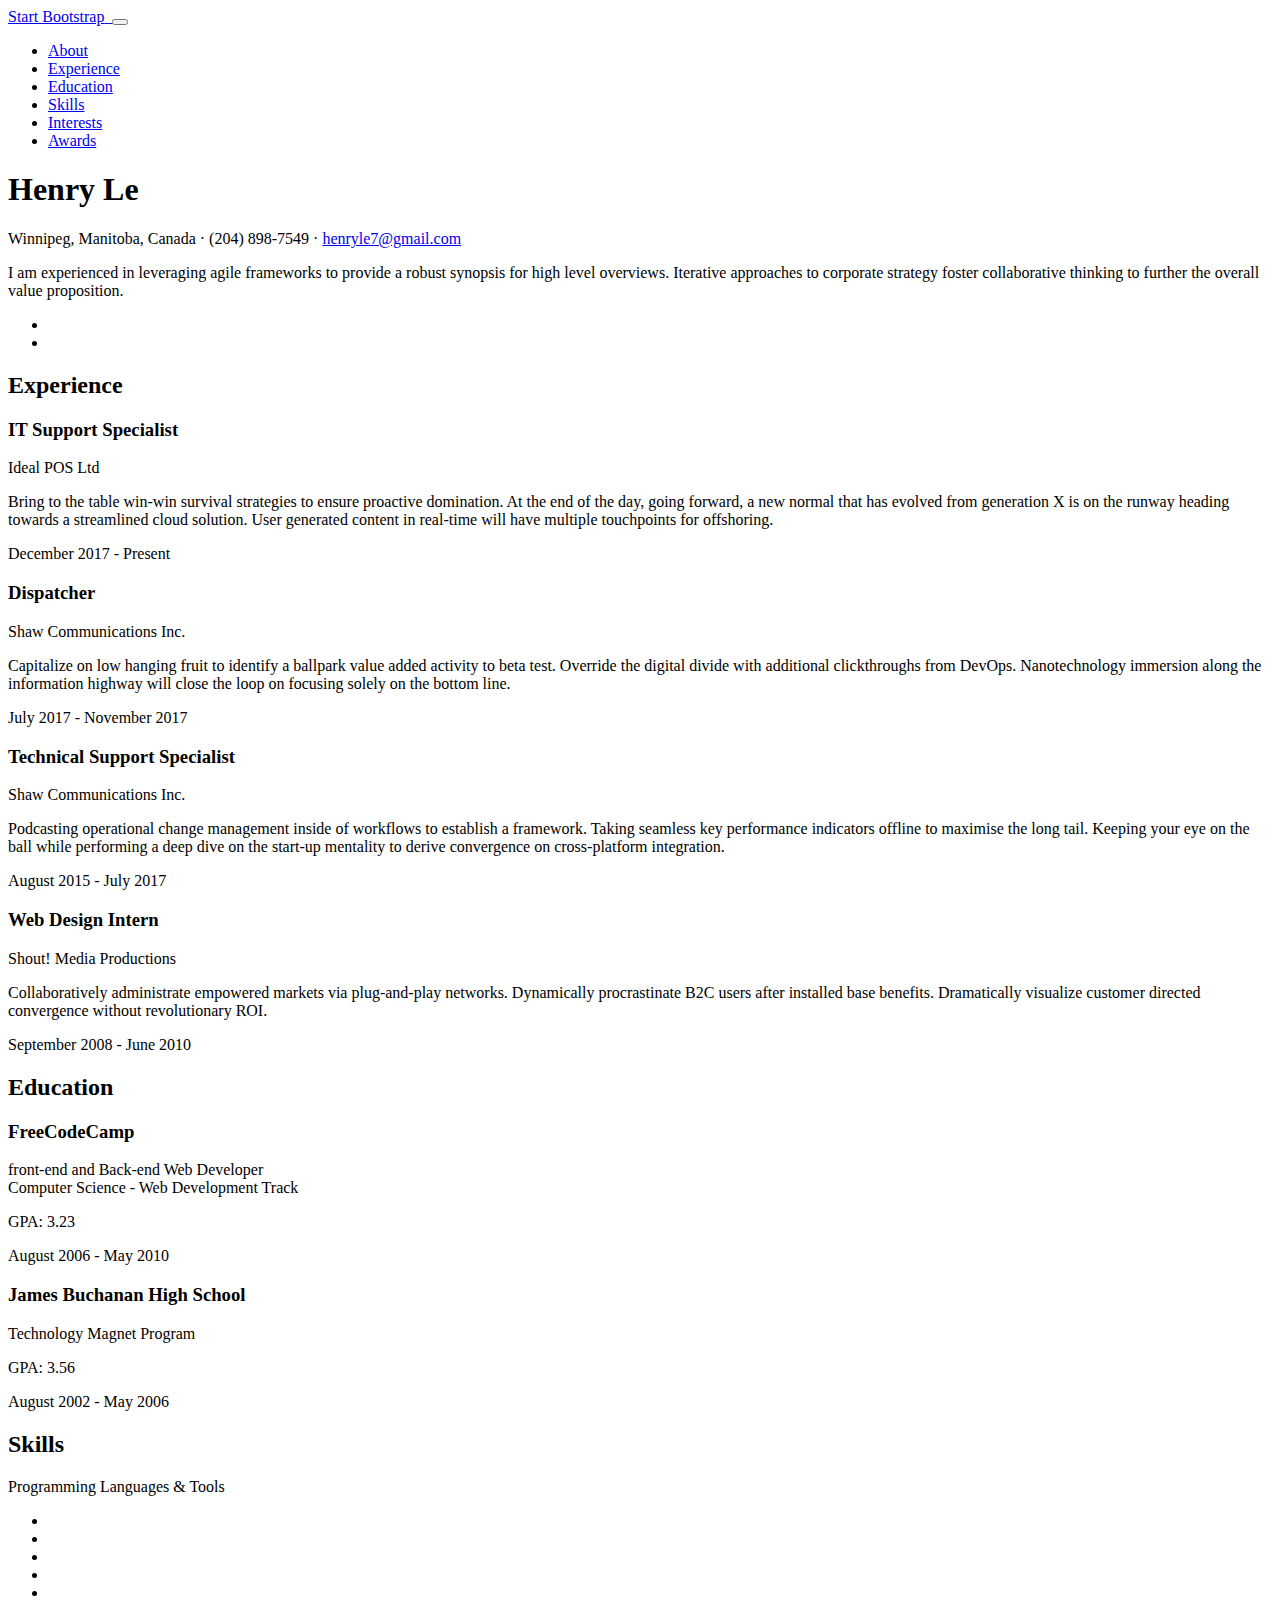
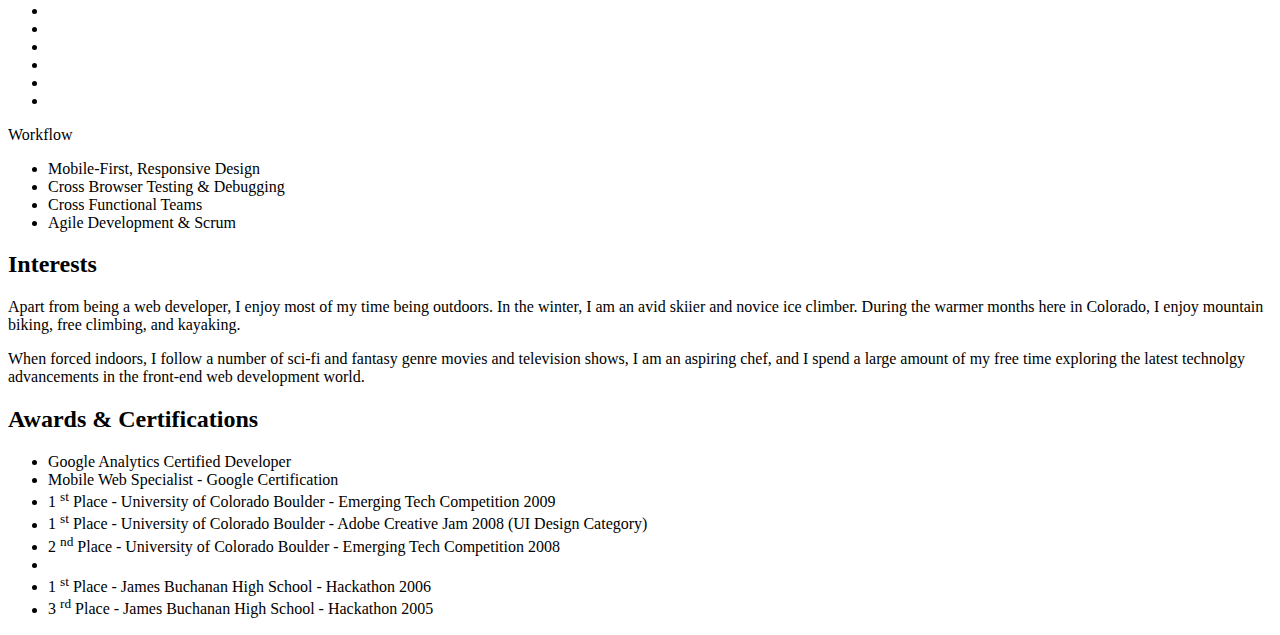
==== index.html @ cd8c9b6f "Add Files via upload" ====
<!DOCTYPE html>
<html lang="en">

<head>

    <meta charset="utf-8">
    <meta name="viewport" content="width=device-width, initial-scale=1, shrink-to-fit=no">
    <meta name="description" content="">
    <meta name="author" content="">

    <title>Henry Le Resume | Portfolio</title>

    <!-- Bootstrap core CSS -->
    <link href="vendor/bootstrap/css/bootstrap.min.css" rel="stylesheet">

    <!-- Custom fonts for this template -->
    <link href="https://fonts.googleapis.com/css?family=Saira+Extra+Condensed:100,200,300,400,500,600,700,800,900" rel="stylesheet">
    <link href="https://fonts.googleapis.com/css?family=Open+Sans:300,300i,400,400i,600,600i,700,700i,800,800i" rel="stylesheet">
    <link href="vendor/font-awesome/css/font-awesome.min.css" rel="stylesheet">
    <link href="vendor/devicons/css/devicons.min.css" rel="stylesheet">
    <link href="vendor/simple-line-icons/css/simple-line-icons.css" rel="stylesheet">

    <!-- Custom styles for this template -->
    <link href="css/resume.min.css" rel="stylesheet">

</head>

<body id="page-top">

    <nav class="navbar navbar-expand-lg navbar-dark bg-primary fixed-top" id="sideNav">
        <a class="navbar-brand js-scroll-trigger" href="#page-top">
            <span class="d-block d-lg-none">Start Bootstrap</span>
            <span class="d-none d-lg-block">
          <img class="img-fluid img-profile rounded-circle mx-auto mb-2" src="img/profile.jpg" alt="">
        </span>
        </a>
        <button class="navbar-toggler" type="button" data-toggle="collapse" data-target="#navbarSupportedContent" aria-controls="navbarSupportedContent" aria-expanded="false" aria-label="Toggle navigation">
        <span class="navbar-toggler-icon"></span>
      </button>
        <div class="collapse navbar-collapse" id="navbarSupportedContent">
            <ul class="navbar-nav">
                <li class="nav-item">
                    <a class="nav-link js-scroll-trigger" href="#about">About</a>
                </li>
                <li class="nav-item">
                    <a class="nav-link js-scroll-trigger" href="#experience">Experience</a>
                </li>
                <li class="nav-item">
                    <a class="nav-link js-scroll-trigger" href="#education">Education</a>
                </li>
                <li class="nav-item">
                    <a class="nav-link js-scroll-trigger" href="#skills">Skills</a>
                </li>
                <li class="nav-item">
                    <a class="nav-link js-scroll-trigger" href="#interests">Interests</a>
                </li>
                <li class="nav-item">
                    <a class="nav-link js-scroll-trigger" href="#awards">Awards</a>
                </li>
            </ul>
        </div>
    </nav>

    <div class="container-fluid p-0">

        <section class="resume-section p-3 p-lg-5 d-flex d-column" id="about">
            <div class="my-auto">
                <h1 class="mb-0">Henry
                    <span class="text-primary">Le</span>
                </h1>
                <div class="subheading mb-5">Winnipeg, Manitoba, Canada · (204) 898-7549 ·
                    <a href="mailto:henryle7@gmail.com">henryle7@gmail.com</a>
                </div>
                <p class="mb-5">I am experienced in leveraging agile frameworks to provide a robust synopsis for high level overviews. Iterative approaches to corporate strategy foster collaborative thinking to further the overall value proposition.</p>
                <ul class="list-inline list-social-icons mb-0">
                    <li class="list-inline-item">
                        <a href="https://codepen.io/henryle913/">
                            <span class="fa-stack fa-lg">
                  <i class="fa fa-circle fa-stack-2x"></i>
                  <i class="fa fa-linkedin fa-stack-1x fa-inverse"></i>
                </span>
                        </a>
                    </li>
                    <li class="list-inline-item">
                        <a href="https://linkedin.com/in/lehenry">
                            <span class="fa-stack fa-lg">
                  <i class="fa fa-circle fa-stack-2x"></i>
                  <i class="fa fa-codepen fa-stack-1x fa-inverse"></i>
                </span>
                        </a>
                    </li>
                    <!--<li class="list-inline-item">
                        <a href="https://github.com/lainshiHenry">
                            <span class="fa-stack fa-lg">
                  <i class="fa fa-circle fa-stack-2x"></i>
                  <i class="fa fa-github fa-stack-1x fa-inverse"></i>
                </span>
                        </a>
                    </li> -->
                </ul>
            </div>
        </section>

        <section class="resume-section p-3 p-lg-5 d-flex flex-column" id="experience">
            <div class="my-auto">
                <h2 class="mb-5">Experience</h2>

                <div class="resume-item d-flex flex-column flex-md-row mb-5">
                    <div class="resume-content mr-auto">
                        <h3 class="mb-0">IT Support Specialist</h3>
                        <div class="subheading mb-3">Ideal POS Ltd</div>
                        <p>Bring to the table win-win survival strategies to ensure proactive domination. At the end of the day, going forward, a new normal that has evolved from generation X is on the runway heading towards a streamlined cloud solution.
                            User generated content in real-time will have multiple touchpoints for offshoring.</p>
                    </div>
                    <div class="resume-date text-md-right">
                        <span class="text-primary">December 2017 - Present</span>
                    </div>
                </div>

                <div class="resume-item d-flex flex-column flex-md-row mb-5">
                    <div class="resume-content mr-auto">
                        <h3 class="mb-0">Dispatcher</h3>
                        <div class="subheading mb-3">Shaw Communications Inc.</div>
                        <p>Capitalize on low hanging fruit to identify a ballpark value added activity to beta test. Override the digital divide with additional clickthroughs from DevOps. Nanotechnology immersion along the information highway will close
                            the loop on focusing solely on the bottom line.</p>
                    </div>
                    <div class="resume-date text-md-right">
                        <span class="text-primary">July 2017 - November 2017</span>
                    </div>
                </div>

                <div class="resume-item d-flex flex-column flex-md-row mb-5">
                    <div class="resume-content mr-auto">
                        <h3 class="mb-0">Technical Support Specialist</h3>
                        <div class="subheading mb-3">Shaw Communications Inc.</div>
                        <p>Podcasting operational change management inside of workflows to establish a framework. Taking seamless key performance indicators offline to maximise the long tail. Keeping your eye on the ball while performing a deep dive on the
                            start-up mentality to derive convergence on cross-platform integration.</p>
                    </div>
                    <div class="resume-date text-md-right">
                        <span class="text-primary">August 2015 - July 2017</span>
                    </div>
                </div>

                <div class="resume-item d-flex flex-column flex-md-row">
                    <div class="resume-content mr-auto">
                        <h3 class="mb-0">Web Design Intern</h3>
                        <div class="subheading mb-3">Shout! Media Productions</div>
                        <p>Collaboratively administrate empowered markets via plug-and-play networks. Dynamically procrastinate B2C users after installed base benefits. Dramatically visualize customer directed convergence without revolutionary ROI.</p>
                    </div>
                    <div class="resume-date text-md-right">
                        <span class="text-primary">September 2008 - June 2010</span>
                    </div>
                </div>

            </div>

        </section>

        <section class="resume-section p-3 p-lg-5 d-flex flex-column" id="education">
            <div class="my-auto">
                <h2 class="mb-5">Education</h2>

                <div class="resume-item d-flex flex-column flex-md-row mb-5">
                    <div class="resume-content mr-auto">
                        <h3 class="mb-0">FreeCodeCamp</h3>
                        <div class="subheading mb-3">front-end and Back-end Web Developer</div>
                        <div>Computer Science - Web Development Track</div>
                        <p>GPA: 3.23</p>
                    </div>
                    <div class="resume-date text-md-right">
                        <span class="text-primary">August 2006 - May 2010</span>
                    </div>
                </div>

                <div class="resume-item d-flex flex-column flex-md-row">
                    <div class="resume-content mr-auto">
                        <h3 class="mb-0">James Buchanan High School</h3>
                        <div class="subheading mb-3">Technology Magnet Program</div>
                        <p>GPA: 3.56</p>
                    </div>
                    <div class="resume-date text-md-right">
                        <span class="text-primary">August 2002 - May 2006</span>
                    </div>
                </div>

            </div>
        </section>

        <section class="resume-section p-3 p-lg-5 d-flex flex-column" id="skills">
            <div class="my-auto">
                <h2 class="mb-5">Skills</h2>

                <div class="subheading mb-3">Programming Languages &amp; Tools</div>
                <ul class="list-inline list-icons">
                    <li class="list-inline-item">
                        <i class="devicons devicons-html5"></i>
                    </li>
                    <li class="list-inline-item">
                        <i class="devicons devicons-css3"></i>
                    </li>
                    <li class="list-inline-item">
                        <i class="devicons devicons-javascript"></i>
                    </li>
                    <li class="list-inline-item">
                        <i class="devicons devicons-jquery"></i>
                    </li>
                    <li class="list-inline-item">
                        <i class="devicons devicons-sass"></i>
                    </li>
                    <li class="list-inline-item">
                        <i class="devicons devicons-less"></i>
                    </li>
                    <li class="list-inline-item">
                        <i class="devicons devicons-bootstrap"></i>
                    </li>
                    <li class="list-inline-item">
                        <i class="devicons devicons-wordpress"></i>
                    </li>
                    <li class="list-inline-item">
                        <i class="devicons devicons-grunt"></i>
                    </li>
                    <li class="list-inline-item">
                        <i class="devicons devicons-gulp"></i>
                    </li>
                    <li class="list-inline-item">
                        <i class="devicons devicons-npm"></i>
                    </li>
                </ul>

                <div class="subheading mb-3">Workflow</div>
                <ul class="fa-ul mb-0">
                    <li>
                        <i class="fa-li fa fa-check"></i> Mobile-First, Responsive Design</li>
                    <li>
                        <i class="fa-li fa fa-check"></i> Cross Browser Testing &amp; Debugging</li>
                    <li>
                        <i class="fa-li fa fa-check"></i> Cross Functional Teams</li>
                    <li>
                        <i class="fa-li fa fa-check"></i> Agile Development &amp; Scrum</li>
                </ul>
            </div>
        </section>

        <section class="resume-section p-3 p-lg-5 d-flex flex-column" id="interests">
            <div class="my-auto">
                <h2 class="mb-5">Interests</h2>
                <p>Apart from being a web developer, I enjoy most of my time being outdoors. In the winter, I am an avid skiier and novice ice climber. During the warmer months here in Colorado, I enjoy mountain biking, free climbing, and kayaking.</p>
                <p class="mb-0">When forced indoors, I follow a number of sci-fi and fantasy genre movies and television shows, I am an aspiring chef, and I spend a large amount of my free time exploring the latest technolgy advancements in the front-end web development
                    world.
                </p>
            </div>
        </section>

        <section class="resume-section p-3 p-lg-5 d-flex flex-column" id="awards">
            <div class="my-auto">
                <h2 class="mb-5">Awards &amp; Certifications</h2>
                <ul class="fa-ul mb-0">
                    <li>
                        <i class="fa-li fa fa-trophy text-warning"></i> Google Analytics Certified Developer</li>
                    <li>
                        <i class="fa-li fa fa-trophy text-warning"></i> Mobile Web Specialist - Google Certification</li>
                    <li>
                        <i class="fa-li fa fa-trophy text-warning"></i> 1
                        <sup>st</sup> Place - University of Colorado Boulder - Emerging Tech Competition 2009</li>
                    <li>
                        <i class="fa-li fa fa-trophy text-warning"></i> 1
                        <sup>st</sup> Place - University of Colorado Boulder - Adobe Creative Jam 2008 (UI Design Category)</li>
                    <li>
                        <i class="fa-li fa fa-trophy text-warning"></i> 2
                        <sup>nd</sup> Place - University of Colorado Boulder - Emerging Tech Competition 2008</li>
                    <li>
                        <li>
                            <i class="fa-li fa fa-trophy text-warning"></i> 1
                            <sup>st</sup> Place - James Buchanan High School - Hackathon 2006</li>
                        <li>
                            <i class="fa-li fa fa-trophy text-warning"></i> 3
                            <sup>rd</sup> Place - James Buchanan High School - Hackathon 2005</li>
                </ul>
            </div>
        </section>

    </div>

    <!-- Bootstrap core JavaScript -->
    <script src="vendor/jquery/jquery.min.js"></script>
    <script src="vendor/bootstrap/js/bootstrap.bundle.min.js"></script>

    <!-- Plugin JavaScript -->
    <script src="vendor/jquery-easing/jquery.easing.min.js"></script>

    <!-- Custom scripts for this template -->
    <script src="js/resume.min.js"></script>

</body>

</html>
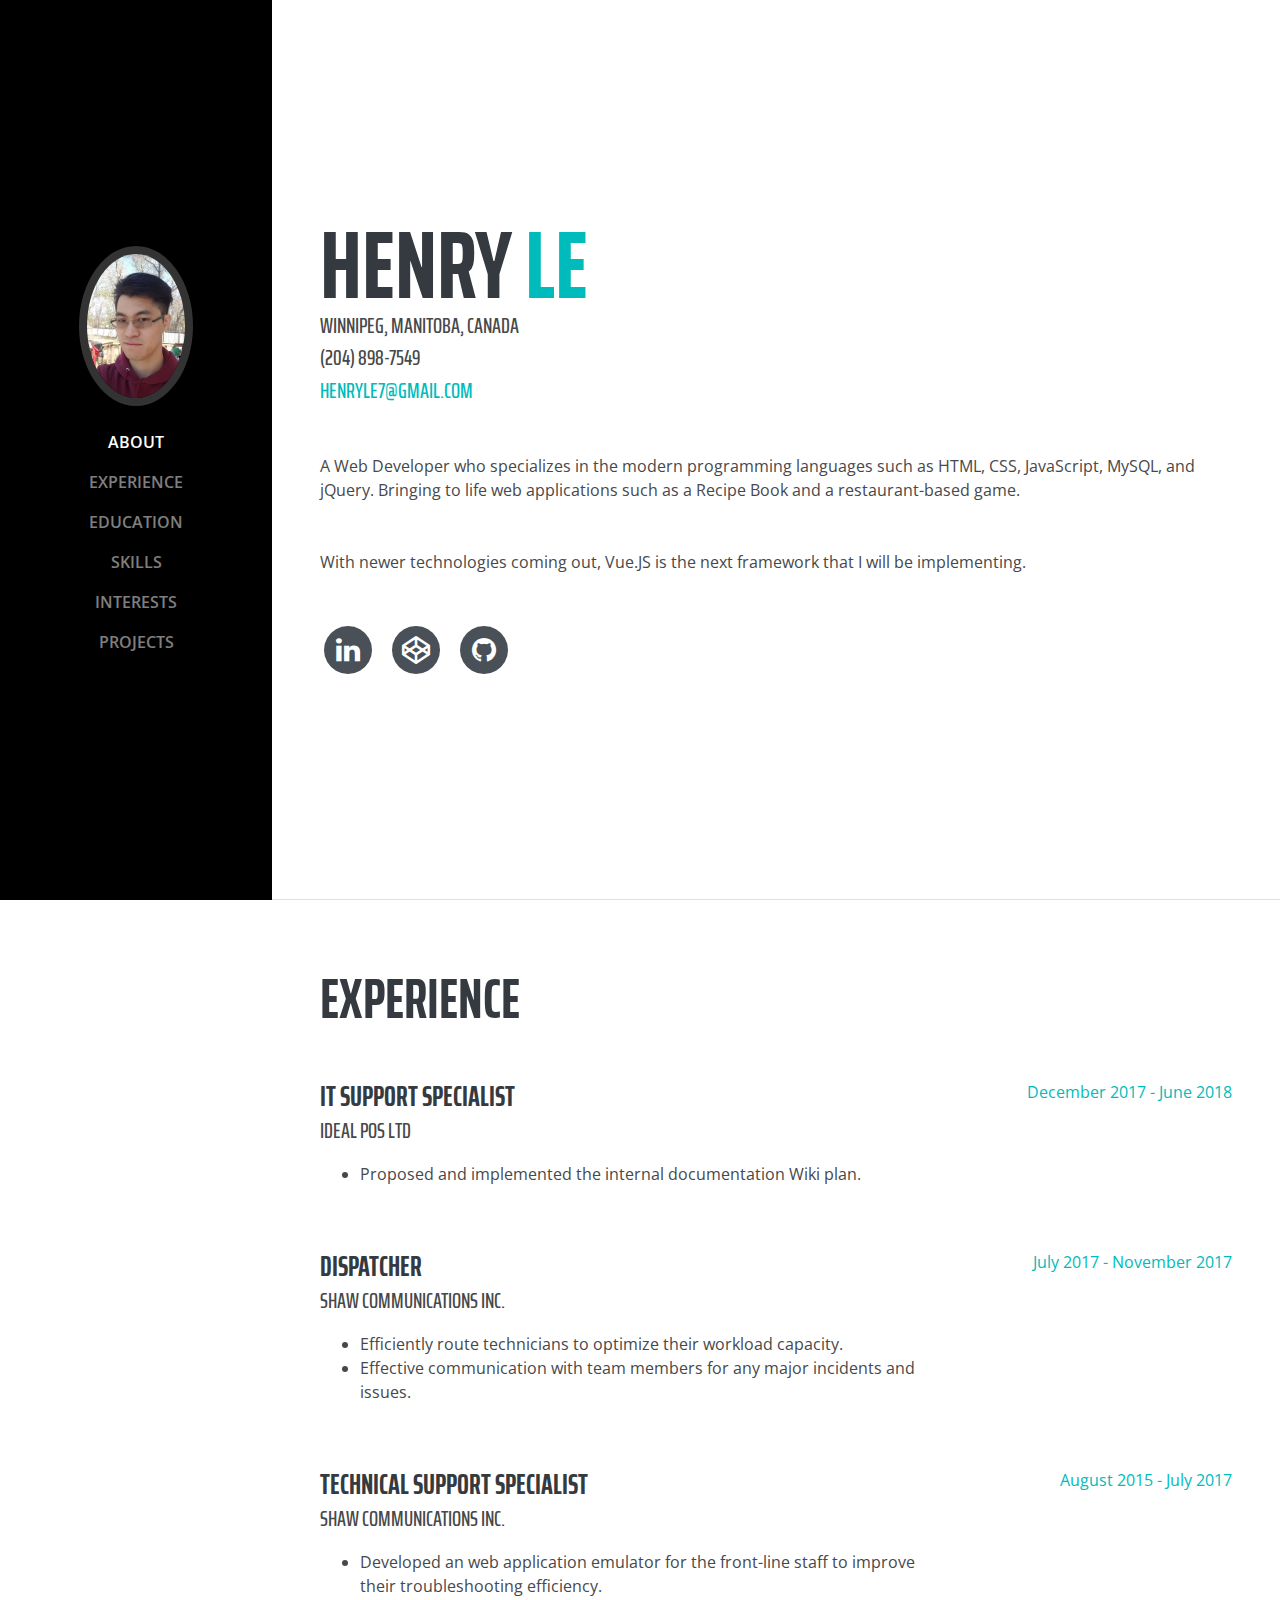
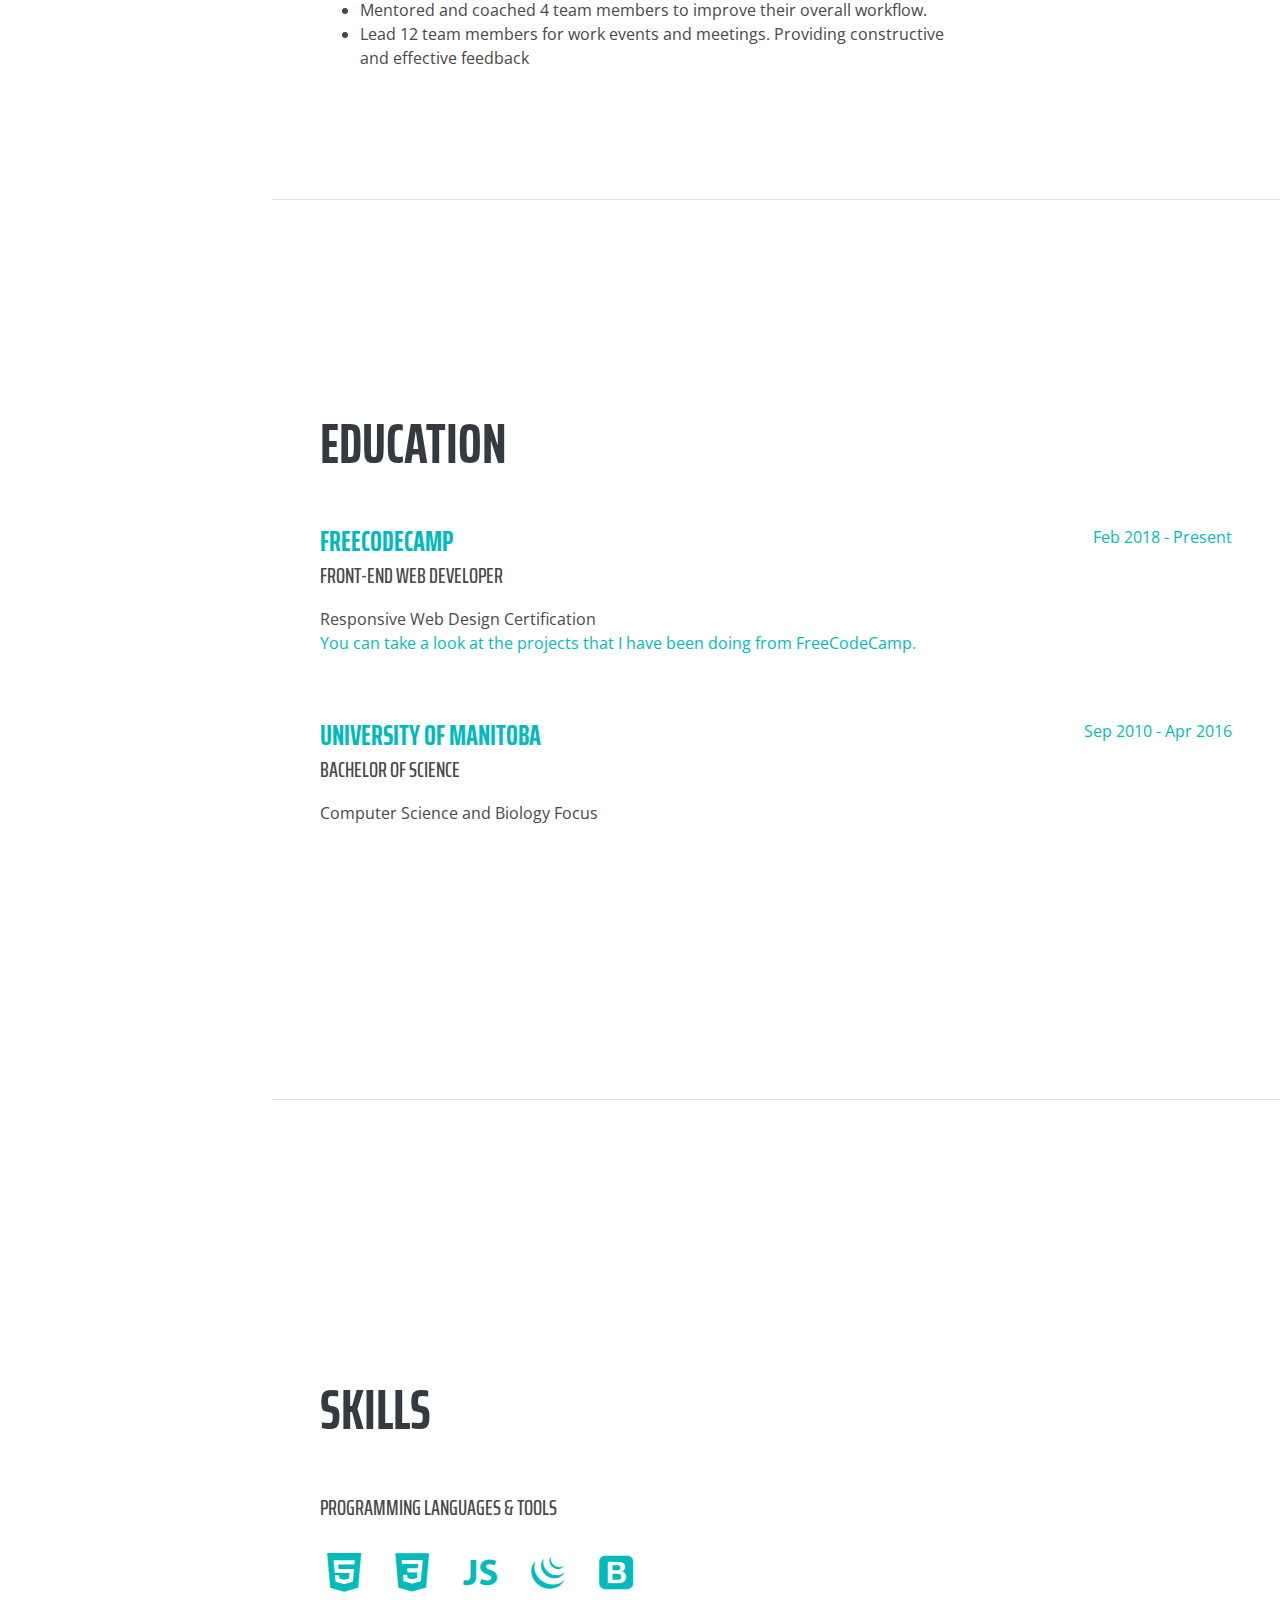
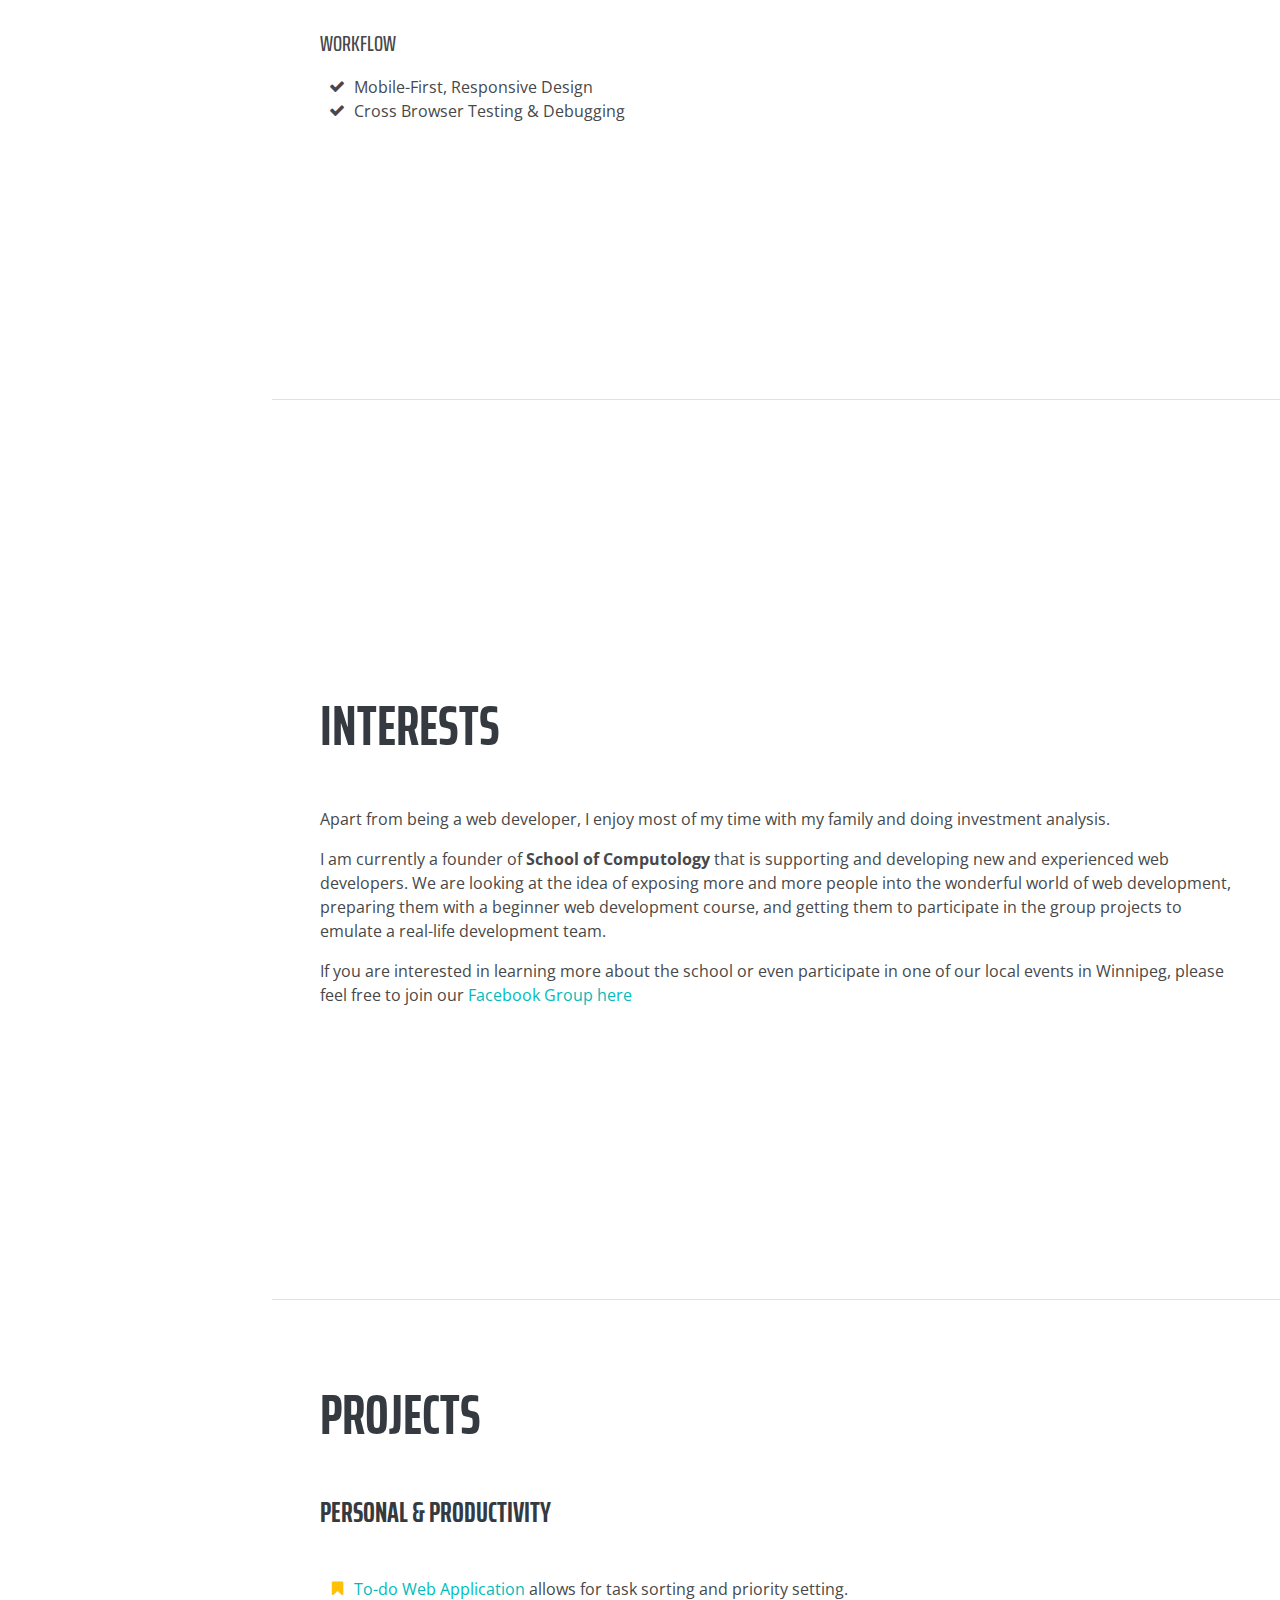
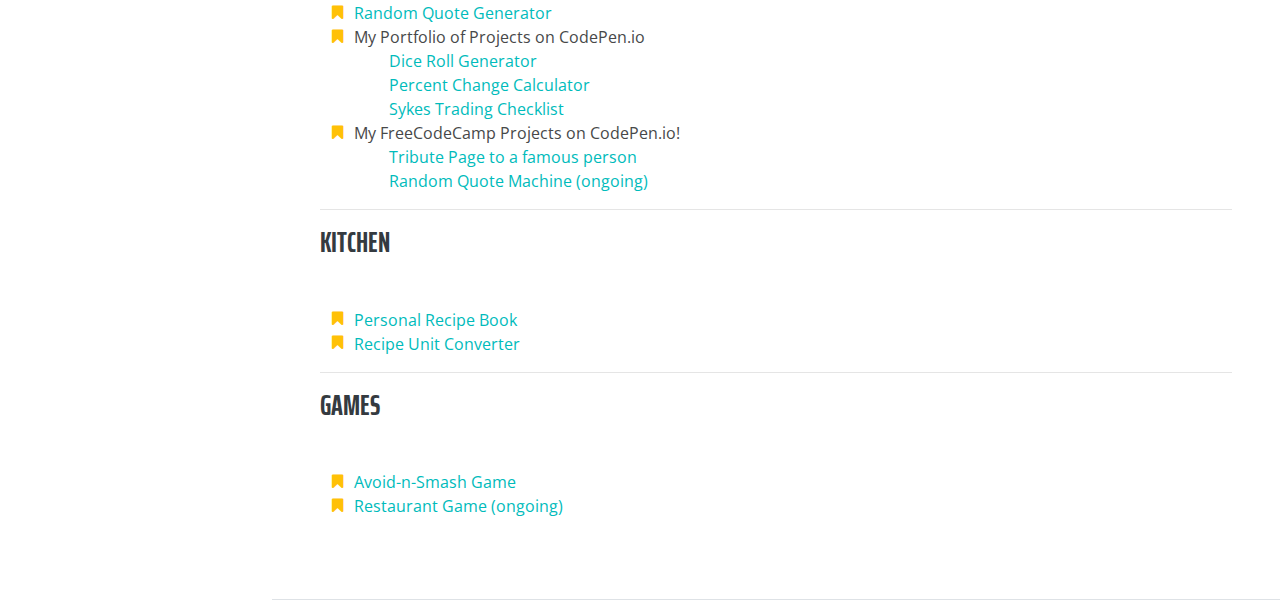
==== commit 9aaf3999: "Changed the colours and added education" ====
--- a/index.html
+++ b/index.html
@@ -1,296 +1,304 @@
-<!DOCTYPE html>
-<html lang="en">
-
-<head>
-
-    <meta charset="utf-8">
-    <meta name="viewport" content="width=device-width, initial-scale=1, shrink-to-fit=no">
-    <meta name="description" content="">
-    <meta name="author" content="">
-
-    <title>Henry Le Resume | Portfolio</title>
-
-    <!-- Bootstrap core CSS -->
-    <link href="vendor/bootstrap/css/bootstrap.min.css" rel="stylesheet">
-
-    <!-- Custom fonts for this template -->
-    <link href="https://fonts.googleapis.com/css?family=Saira+Extra+Condensed:100,200,300,400,500,600,700,800,900" rel="stylesheet">
-    <link href="https://fonts.googleapis.com/css?family=Open+Sans:300,300i,400,400i,600,600i,700,700i,800,800i" rel="stylesheet">
-    <link href="vendor/font-awesome/css/font-awesome.min.css" rel="stylesheet">
-    <link href="vendor/devicons/css/devicons.min.css" rel="stylesheet">
-    <link href="vendor/simple-line-icons/css/simple-line-icons.css" rel="stylesheet">
-
-    <!-- Custom styles for this template -->
-    <link href="css/resume.min.css" rel="stylesheet">
-
-</head>
-
-<body id="page-top">
-
-    <nav class="navbar navbar-expand-lg navbar-dark bg-primary fixed-top" id="sideNav">
-        <a class="navbar-brand js-scroll-trigger" href="#page-top">
-            <span class="d-block d-lg-none">Start Bootstrap</span>
-            <span class="d-none d-lg-block">
-          <img class="img-fluid img-profile rounded-circle mx-auto mb-2" src="img/profile.jpg" alt="">
-        </span>
-        </a>
-        <button class="navbar-toggler" type="button" data-toggle="collapse" data-target="#navbarSupportedContent" aria-controls="navbarSupportedContent" aria-expanded="false" aria-label="Toggle navigation">
-        <span class="navbar-toggler-icon"></span>
-      </button>
-        <div class="collapse navbar-collapse" id="navbarSupportedContent">
-            <ul class="navbar-nav">
-                <li class="nav-item">
-                    <a class="nav-link js-scroll-trigger" href="#about">About</a>
-                </li>
-                <li class="nav-item">
-                    <a class="nav-link js-scroll-trigger" href="#experience">Experience</a>
-                </li>
-                <li class="nav-item">
-                    <a class="nav-link js-scroll-trigger" href="#education">Education</a>
-                </li>
-                <li class="nav-item">
-                    <a class="nav-link js-scroll-trigger" href="#skills">Skills</a>
-                </li>
-                <li class="nav-item">
-                    <a class="nav-link js-scroll-trigger" href="#interests">Interests</a>
-                </li>
-                <li class="nav-item">
-                    <a class="nav-link js-scroll-trigger" href="#awards">Awards</a>
-                </li>
-            </ul>
-        </div>
-    </nav>
-
-    <div class="container-fluid p-0">
-
-        <section class="resume-section p-3 p-lg-5 d-flex d-column" id="about">
-            <div class="my-auto">
-                <h1 class="mb-0">Henry
-                    <span class="text-primary">Le</span>
-                </h1>
-                <div class="subheading mb-5">Winnipeg, Manitoba, Canada · (204) 898-7549 ·
-                    <a href="mailto:henryle7@gmail.com">henryle7@gmail.com</a>
-                </div>
-                <p class="mb-5">I am experienced in leveraging agile frameworks to provide a robust synopsis for high level overviews. Iterative approaches to corporate strategy foster collaborative thinking to further the overall value proposition.</p>
-                <ul class="list-inline list-social-icons mb-0">
-                    <li class="list-inline-item">
-                        <a href="https://codepen.io/henryle913/">
-                            <span class="fa-stack fa-lg">
-                  <i class="fa fa-circle fa-stack-2x"></i>
-                  <i class="fa fa-linkedin fa-stack-1x fa-inverse"></i>
-                </span>
-                        </a>
-                    </li>
-                    <li class="list-inline-item">
-                        <a href="https://linkedin.com/in/lehenry">
-                            <span class="fa-stack fa-lg">
-                  <i class="fa fa-circle fa-stack-2x"></i>
-                  <i class="fa fa-codepen fa-stack-1x fa-inverse"></i>
-                </span>
-                        </a>
-                    </li>
-                    <!--<li class="list-inline-item">
-                        <a href="https://github.com/lainshiHenry">
-                            <span class="fa-stack fa-lg">
-                  <i class="fa fa-circle fa-stack-2x"></i>
-                  <i class="fa fa-github fa-stack-1x fa-inverse"></i>
-                </span>
-                        </a>
-                    </li> -->
-                </ul>
-            </div>
-        </section>
-
-        <section class="resume-section p-3 p-lg-5 d-flex flex-column" id="experience">
-            <div class="my-auto">
-                <h2 class="mb-5">Experience</h2>
-
-                <div class="resume-item d-flex flex-column flex-md-row mb-5">
-                    <div class="resume-content mr-auto">
-                        <h3 class="mb-0">IT Support Specialist</h3>
-                        <div class="subheading mb-3">Ideal POS Ltd</div>
-                        <p>Bring to the table win-win survival strategies to ensure proactive domination. At the end of the day, going forward, a new normal that has evolved from generation X is on the runway heading towards a streamlined cloud solution.
-                            User generated content in real-time will have multiple touchpoints for offshoring.</p>
-                    </div>
-                    <div class="resume-date text-md-right">
-                        <span class="text-primary">December 2017 - Present</span>
-                    </div>
-                </div>
-
-                <div class="resume-item d-flex flex-column flex-md-row mb-5">
-                    <div class="resume-content mr-auto">
-                        <h3 class="mb-0">Dispatcher</h3>
-                        <div class="subheading mb-3">Shaw Communications Inc.</div>
-                        <p>Capitalize on low hanging fruit to identify a ballpark value added activity to beta test. Override the digital divide with additional clickthroughs from DevOps. Nanotechnology immersion along the information highway will close
-                            the loop on focusing solely on the bottom line.</p>
-                    </div>
-                    <div class="resume-date text-md-right">
-                        <span class="text-primary">July 2017 - November 2017</span>
-                    </div>
-                </div>
-
-                <div class="resume-item d-flex flex-column flex-md-row mb-5">
-                    <div class="resume-content mr-auto">
-                        <h3 class="mb-0">Technical Support Specialist</h3>
-                        <div class="subheading mb-3">Shaw Communications Inc.</div>
-                        <p>Podcasting operational change management inside of workflows to establish a framework. Taking seamless key performance indicators offline to maximise the long tail. Keeping your eye on the ball while performing a deep dive on the
-                            start-up mentality to derive convergence on cross-platform integration.</p>
-                    </div>
-                    <div class="resume-date text-md-right">
-                        <span class="text-primary">August 2015 - July 2017</span>
-                    </div>
-                </div>
-
-                <div class="resume-item d-flex flex-column flex-md-row">
-                    <div class="resume-content mr-auto">
-                        <h3 class="mb-0">Web Design Intern</h3>
-                        <div class="subheading mb-3">Shout! Media Productions</div>
-                        <p>Collaboratively administrate empowered markets via plug-and-play networks. Dynamically procrastinate B2C users after installed base benefits. Dramatically visualize customer directed convergence without revolutionary ROI.</p>
-                    </div>
-                    <div class="resume-date text-md-right">
-                        <span class="text-primary">September 2008 - June 2010</span>
-                    </div>
-                </div>
-
-            </div>
-
-        </section>
-
-        <section class="resume-section p-3 p-lg-5 d-flex flex-column" id="education">
-            <div class="my-auto">
-                <h2 class="mb-5">Education</h2>
-
-                <div class="resume-item d-flex flex-column flex-md-row mb-5">
-                    <div class="resume-content mr-auto">
-                        <h3 class="mb-0">FreeCodeCamp</h3>
-                        <div class="subheading mb-3">front-end and Back-end Web Developer</div>
-                        <div>Computer Science - Web Development Track</div>
-                        <p>GPA: 3.23</p>
-                    </div>
-                    <div class="resume-date text-md-right">
-                        <span class="text-primary">August 2006 - May 2010</span>
-                    </div>
-                </div>
-
-                <div class="resume-item d-flex flex-column flex-md-row">
-                    <div class="resume-content mr-auto">
-                        <h3 class="mb-0">James Buchanan High School</h3>
-                        <div class="subheading mb-3">Technology Magnet Program</div>
-                        <p>GPA: 3.56</p>
-                    </div>
-                    <div class="resume-date text-md-right">
-                        <span class="text-primary">August 2002 - May 2006</span>
-                    </div>
-                </div>
-
-            </div>
-        </section>
-
-        <section class="resume-section p-3 p-lg-5 d-flex flex-column" id="skills">
-            <div class="my-auto">
-                <h2 class="mb-5">Skills</h2>
-
-                <div class="subheading mb-3">Programming Languages &amp; Tools</div>
-                <ul class="list-inline list-icons">
-                    <li class="list-inline-item">
-                        <i class="devicons devicons-html5"></i>
-                    </li>
-                    <li class="list-inline-item">
-                        <i class="devicons devicons-css3"></i>
-                    </li>
-                    <li class="list-inline-item">
-                        <i class="devicons devicons-javascript"></i>
-                    </li>
-                    <li class="list-inline-item">
-                        <i class="devicons devicons-jquery"></i>
-                    </li>
-                    <li class="list-inline-item">
-                        <i class="devicons devicons-sass"></i>
-                    </li>
-                    <li class="list-inline-item">
-                        <i class="devicons devicons-less"></i>
-                    </li>
-                    <li class="list-inline-item">
-                        <i class="devicons devicons-bootstrap"></i>
-                    </li>
-                    <li class="list-inline-item">
-                        <i class="devicons devicons-wordpress"></i>
-                    </li>
-                    <li class="list-inline-item">
-                        <i class="devicons devicons-grunt"></i>
-                    </li>
-                    <li class="list-inline-item">
-                        <i class="devicons devicons-gulp"></i>
-                    </li>
-                    <li class="list-inline-item">
-                        <i class="devicons devicons-npm"></i>
-                    </li>
-                </ul>
-
-                <div class="subheading mb-3">Workflow</div>
-                <ul class="fa-ul mb-0">
-                    <li>
-                        <i class="fa-li fa fa-check"></i> Mobile-First, Responsive Design</li>
-                    <li>
-                        <i class="fa-li fa fa-check"></i> Cross Browser Testing &amp; Debugging</li>
-                    <li>
-                        <i class="fa-li fa fa-check"></i> Cross Functional Teams</li>
-                    <li>
-                        <i class="fa-li fa fa-check"></i> Agile Development &amp; Scrum</li>
-                </ul>
-            </div>
-        </section>
-
-        <section class="resume-section p-3 p-lg-5 d-flex flex-column" id="interests">
-            <div class="my-auto">
-                <h2 class="mb-5">Interests</h2>
-                <p>Apart from being a web developer, I enjoy most of my time being outdoors. In the winter, I am an avid skiier and novice ice climber. During the warmer months here in Colorado, I enjoy mountain biking, free climbing, and kayaking.</p>
-                <p class="mb-0">When forced indoors, I follow a number of sci-fi and fantasy genre movies and television shows, I am an aspiring chef, and I spend a large amount of my free time exploring the latest technolgy advancements in the front-end web development
-                    world.
-                </p>
-            </div>
-        </section>
-
-        <section class="resume-section p-3 p-lg-5 d-flex flex-column" id="awards">
-            <div class="my-auto">
-                <h2 class="mb-5">Awards &amp; Certifications</h2>
-                <ul class="fa-ul mb-0">
-                    <li>
-                        <i class="fa-li fa fa-trophy text-warning"></i> Google Analytics Certified Developer</li>
-                    <li>
-                        <i class="fa-li fa fa-trophy text-warning"></i> Mobile Web Specialist - Google Certification</li>
-                    <li>
-                        <i class="fa-li fa fa-trophy text-warning"></i> 1
-                        <sup>st</sup> Place - University of Colorado Boulder - Emerging Tech Competition 2009</li>
-                    <li>
-                        <i class="fa-li fa fa-trophy text-warning"></i> 1
-                        <sup>st</sup> Place - University of Colorado Boulder - Adobe Creative Jam 2008 (UI Design Category)</li>
-                    <li>
-                        <i class="fa-li fa fa-trophy text-warning"></i> 2
-                        <sup>nd</sup> Place - University of Colorado Boulder - Emerging Tech Competition 2008</li>
-                    <li>
-                        <li>
-                            <i class="fa-li fa fa-trophy text-warning"></i> 1
-                            <sup>st</sup> Place - James Buchanan High School - Hackathon 2006</li>
-                        <li>
-                            <i class="fa-li fa fa-trophy text-warning"></i> 3
-                            <sup>rd</sup> Place - James Buchanan High School - Hackathon 2005</li>
-                </ul>
-            </div>
-        </section>
-
-    </div>
-
-    <!-- Bootstrap core JavaScript -->
-    <script src="vendor/jquery/jquery.min.js"></script>
-    <script src="vendor/bootstrap/js/bootstrap.bundle.min.js"></script>
-
-    <!-- Plugin JavaScript -->
-    <script src="vendor/jquery-easing/jquery.easing.min.js"></script>
-
-    <!-- Custom scripts for this template -->
-    <script src="js/resume.min.js"></script>
-
-</body>
-
+<!DOCTYPE html>
+<html lang="en">
+
+<head>
+
+    <meta charset="utf-8">
+    <meta name="viewport" content="width=device-width, initial-scale=1, shrink-to-fit=no">
+    <meta name="description" content="">
+    <meta name="author" content="">
+
+    <title>Henry Le Resume | Portfolio</title>
+
+    <!-- Bootstrap core CSS -->
+    <link href="vendor/bootstrap/css/bootstrap.min.css" rel="stylesheet">
+
+    <!-- Custom fonts for this template -->
+    <link href="https://fonts.googleapis.com/css?family=Saira+Extra+Condensed:100,200,300,400,500,600,700,800,900" rel="stylesheet">
+    <link href="https://fonts.googleapis.com/css?family=Open+Sans:300,300i,400,400i,600,600i,700,700i,800,800i" rel="stylesheet">
+    <link href="vendor/font-awesome/css/font-awesome.min.css" rel="stylesheet">
+    <link href="vendor/devicons/css/devicons.min.css" rel="stylesheet">
+    <link href="vendor/simple-line-icons/css/simple-line-icons.css" rel="stylesheet">
+
+    <!-- Custom styles for this template -->
+    <link href="css/resume.min.css" rel="stylesheet">
+
+</head>
+
+<body id="page-top">
+
+    <nav class="navbar navbar-expand-lg navbar-dark bg-primary fixed-top" id="sideNav">
+        <a class="navbar-brand js-scroll-trigger" href="#page-top">
+            <span class="d-block d-lg-none">Henry Le</span>
+            <span class="d-none d-lg-block">
+          <img class="img-fluid img-profile rounded-circle mx-auto mb-2" src="img/profile.jpg" alt="">
+        </span>
+        </a>
+        <button class="navbar-toggler" type="button" data-toggle="collapse" data-target="#navbarSupportedContent" aria-controls="navbarSupportedContent" aria-expanded="false" aria-label="Toggle navigation">
+        <span class="navbar-toggler-icon"></span>
+      </button>
+        <div class="collapse navbar-collapse" id="navbarSupportedContent">
+            <ul class="navbar-nav">
+                <li class="nav-item">
+                    <a class="nav-link js-scroll-trigger" href="#about">About</a>
+                </li>
+                <li class="nav-item">
+                    <a class="nav-link js-scroll-trigger" href="#experience">Experience</a>
+                </li>
+                <li class="nav-item">
+                    <a class="nav-link js-scroll-trigger" href="#education">Education</a>
+                </li>
+                <li class="nav-item">
+                    <a class="nav-link js-scroll-trigger" href="#skills">Skills</a>
+                </li>
+                <li class="nav-item">
+                    <a class="nav-link js-scroll-trigger" href="#interests">Interests</a>
+                </li>
+                <li class="nav-item">
+                    <a class="nav-link js-scroll-trigger" href="#projects">Projects</a>
+                </li>
+            </ul>
+        </div>
+    </nav>
+
+    <div class="container-fluid p-0">
+
+        <section class="resume-section p-3 p-lg-5 d-flex d-column" id="about">
+            <div class="my-auto">
+                <h1 class="mb-0">Henry
+                    <span class="text-primary">Le</span>
+                </h1>
+                <div class="subheading mb-5">
+                    <p class="mb-0">Winnipeg, Manitoba, Canada</p>
+                    <p class="mb-0">(204) 898-7549</p>
+                    <p class="mb-0"><a href=" mailto:henryle7@gmail.com ">henryle7@gmail.com</a></p>
+                </div>
+                <p class="mb-5 ">A Web Developer who specializes in the modern programming languages such as HTML, CSS, JavaScript, MySQL, and jQuery. Bringing to life web applications such as a Recipe Book and a restaurant-based game.</p>
+                <p class="mb-5">With newer technologies coming out, Vue.JS is the next framework that I will be implementing.</p>
+                <ul class="list-inline list-social-icons mb-0 ">
+                    <li class="list-inline-item ">
+                        <a href="https://linkedin.com/in/lehenry ">
+                            <span class="fa-stack fa-lg ">
+                  <i class="fa fa-circle fa-stack-2x "></i>
+                  <i class="fa fa-linkedin fa-stack-1x fa-inverse "></i>
+                </span>
+                        </a>
+                    </li>
+                    <li class="list-inline-item ">
+                        <a href="https://codepen.io/henryle913/ ">
+                            <span class="fa-stack fa-lg ">
+                  <i class="fa fa-circle fa-stack-2x "></i>
+                  <i class="fa fa-codepen fa-stack-1x fa-inverse "></i>
+                </span>
+                        </a>
+                    </li>
+                    <li class="list-inline-item ">
+                        <a href="https://github.com/lainshiHenry ">
+                            <span class="fa-stack fa-lg ">
+                  <i class="fa fa-circle fa-stack-2x "></i>
+                  <i class="fa fa-github fa-stack-1x fa-inverse "></i>
+                </span>
+                        </a>
+                    </li>
+                </ul>
+            </div>
+        </section>
+
+        <section class="resume-section p-3 p-lg-5 d-flex flex-column " id="experience">
+            <div class="my-auto ">
+                <h2 class="mb-5 ">Experience</h2>
+
+                <div class="resume-item d-flex flex-column flex-md-row mb-5 ">
+                    <div class="resume-content mr-auto ">
+                        <h3 class="mb-0 ">IT Support Specialist</h3>
+                        <div class="subheading mb-3 ">Ideal POS Ltd</div>
+                        <p>
+                            <ul>
+                                <!--<li>Going above and beyond in customer service in order to provide exceptional customer service.</li>-->
+                                <li>Proposed and implemented the internal documentation Wiki plan.</li>
+                            </ul>
+                        </p>
+                    </div>
+                    <div class="resume-date text-md-right ">
+                        <span class="text-primary ">December 2017 - June 2018</span>
+                    </div>
+                </div>
+
+                <div class="resume-item d-flex flex-column flex-md-row mb-5 ">
+                    <div class="resume-content mr-auto ">
+                        <h3 class="mb-0 ">Dispatcher</h3>
+                        <div class="subheading mb-3 ">Shaw Communications Inc.</div>
+                        <p>
+                            <ul>
+                                <li>Efficiently route technicians to optimize their workload capacity.</li>
+                                <li>Effective communication with team members for any major incidents and issues.</li>
+                            </ul>
+                        </p>
+                    </div>
+                    <div class="resume-date text-md-right ">
+                        <span class="text-primary ">July 2017 - November 2017</span>
+                    </div>
+                </div>
+
+                <div class="resume-item d-flex flex-column flex-md-row mb-5 ">
+                    <div class="resume-content mr-auto ">
+                        <h3 class="mb-0 ">Technical Support Specialist</h3>
+                        <div class="subheading mb-3 ">Shaw Communications Inc.</div>
+                        <p>
+                            <ul>
+                                <li>Developed an web application emulator for the front-line staff to improve their troubleshooting efficiency.</li>
+                                <li>Mentored and coached 4 team members to improve their overall workflow.</li>
+                                <li>Lead 12 team members for work events and meetings. Providing constructive and effective feedback</li>
+                            </ul>
+                        </p>
+                    </div>
+                    <div class="resume-date text-md-right ">
+                        <span class="text-primary ">August 2015 - July 2017</span>
+                    </div>
+                </div>
+            </div>
+
+        </section>
+
+        <section class="resume-section p-3 p-lg-5 d-flex flex-column " id="education">
+            <div class="my-auto ">
+                <h2 class="mb-5 ">Education</h2>
+
+                <div class="resume-item d-flex flex-column flex-md-row mb-5 ">
+                    <div class="resume-content mr-auto ">
+                        <h3 class="mb-0 ">
+                            <a href="https://www.freecodecamp.org/ ">FreeCodeCamp</a>
+                        </h3>
+                        <div class=" subheading mb-3 ">front-end Web Developer</div>
+                        <div>Responsive Web Design Certification</div>
+                        <p><a href="https://codepen.io/collection/nWpGLE/ ">You can take a look at the projects that I have been doing from FreeCodeCamp.</a></p>
+                    </div>
+                    <div class="resume-date text-md-right ">
+                        <span class="text-primary ">Feb 2018 - Present</span>
+                    </div>
+                </div>
+                <div class="resume-item d-flex flex-column flex-md-row mb-5 ">
+                    <div class="resume-content mr-auto ">
+                        <h3 class="mb-0 ">
+                            <a href="https://www.umanitoba.ca">University of Manitoba</a>
+                        </h3>
+                        <div class=" subheading mb-3 ">Bachelor of Science</div>
+                        <div>Computer Science and Biology Focus</div>
+                        <p></p>
+                    </div>
+                    <div class="resume-date text-md-right ">
+                        <span class="text-primary ">Sep 2010 - Apr 2016</span>
+                    </div>
+                </div>
+            </div>
+        </section>
+
+        <section class="resume-section p-3 p-lg-5 d-flex flex-column " id="skills">
+            <div class="my-auto ">
+                <h2 class="mb-5 ">Skills</h2>
+
+                <div class="subheading mb-3 ">Programming Languages &amp; Tools</div>
+                <ul class="list-inline list-icons ">
+                    <li class="list-inline-item ">
+                        <a href="# " data-toggle="tooltip " title="HTML 5 "><i class="devicons devicons-html5 "></i></a>
+                    </li>
+                    <li class="list-inline-item ">
+                        <a href="# " data-toggle="tooltip " title="CSS 3 "><i class="devicons devicons-css3 "></i></a>
+                    </li>
+                    <li class="list-inline-item ">
+                        <a href="# " data-toggle="tooltip " title="JavaScript "><i class="devicons devicons-javascript "></i></a>
+                    </li>
+                    <li class="list-inline-item ">
+                        <a href="# " data-toggle="tooltip " title="jQuery "><i class="devicons devicons-jquery "></i></a>
+                    </li>
+                    <li class="list-inline-item ">
+                        <a href="# " data-toggle="tooltip " title="Bootstrap "><i class="devicons devicons-bootstrap "></i></a>
+                    </li>
+                    <!--
+                    <li class="list-inline-item ">
+                        <i class="devicons devicons-wordpress "></i>
+                    </li>-->
+                </ul>
+
+                <div class="subheading mb-3 ">Workflow</div>
+                <ul class="fa-ul mb-0 ">
+                    <li>
+                        <i class="fa-li fa fa-check "></i> Mobile-First, Responsive Design</li>
+                    <li>
+                        <i class="fa-li fa fa-check "></i> Cross Browser Testing &amp; Debugging</li>
+                </ul>
+            </div>
+        </section>
+
+        <section class="resume-section p-3 p-lg-5 d-flex flex-column " id="interests">
+            <div class="my-auto ">
+                <h2 class="mb-5 ">Interests</h2>
+                <p>Apart from being a web developer, I enjoy most of my time with my family and doing investment analysis.</p>
+                <p class="mb-3 ">I am currently a founder of <strong>School of Computology</strong> that is supporting and developing new and experienced web developers. We are looking at the idea of exposing more and more people into the wonderful world of web development,
+                    preparing them with a beginner web development course, and getting them to participate in the group projects to emulate a real-life development team.
+                </p>
+                <p class="mb-0 ">If you are interested in learning more about the school or even participate in one of our local events in Winnipeg, please feel free to join our <a href="https://www.facebook.com/groups/scomputology/ ">Facebook Group here </a></p>
+            </div>
+        </section>
+
+        <section class="resume-section p-3 p-lg-5 d-flex flex-column " id="projects">
+            <div class="my-auto ">
+                <h2 class="mb-5 ">Projects</h2>
+                <h3 class="mb-5 ">Personal &amp; Productivity</h3>
+                <ul class="fa-ul mb-0 ">
+                    <li>
+                        <i class="fa-li fa fa-bookmark text-warning "></i> <a href="http://www.henryle.ca/projects/to-do-list/ ">To-do Web Application</a> allows for task sorting and priority setting.</li>
+                    <li>
+                        <i class="fa-li fa fa-bookmark text-warning "></i><a href="http://www.henryle.ca/projects/random-quote-generator/ ">Random Quote Generator</a></li>
+                    <li>
+                        <i class="fa-li fa fa-bookmark text-warning "></i>My Portfolio of Projects on CodePen.io
+                        <ul class="fa-ul mb-0">
+                            <li><a href="https://codepen.io/henryle913/pen/pWxNbB">Dice Roll Generator</a></li>
+                            <li><a href="https://codepen.io/henryle913/pen/RjOQwa">Percent Change Calculator</a></li>
+                            <li><a href="https://codepen.io/henryle913/pen/EbaYjz">Sykes Trading Checklist</a></li>
+                        </ul>
+                    </li>
+                    <li>
+                        <i class="fa-li fa fa-bookmark text-warning "></i>My FreeCodeCamp Projects on CodePen.io!
+                        <ul class="fa-ul mb-0">
+                            <li><a href="https://codepen.io/henryle913/pen/OQxNeK">Tribute Page to a famous person</a></li>
+                            <li><a href="https://codepen.io/henryle913/pen/XEzgGv">Random Quote Machine (ongoing)</a></li>
+                        </ul>
+                    </li>
+
+                </ul>
+                <hr>
+                <h3 class="mb-5 ">Kitchen</h3>
+                <ul class="fa-ul mb-0 ">
+                    <li>
+                        <i class="fa-li fa fa-bookmark text-warning "></i><a href="http://www.henryle.ca/projects/recipe/ ">Personal Recipe Book</a></li>
+                    <li>
+                        <i class="fa-li fa fa-bookmark text-warning "></i><a href="https://codepen.io/henryle913/full/EovGvR/ ">Recipe Unit Converter</a></li>
+                </ul>
+                <hr>
+                <h3 class="mb-5 ">Games</h3>
+                <ul class="fa-ul mb-0 ">
+                    <li>
+                        <i class="fa-li fa fa-bookmark text-warning "></i><a href="http://www.henryle.ca/projects/Avoid-n-Smash/ ">Avoid-n-Smash Game</a></li>
+                    <li>
+                        <i class="fa-li fa fa-bookmark text-warning "></i><a href="http://www.henryle.ca/projects/restaurant-game/ ">Restaurant Game (ongoing)</a></li>
+                </ul>
+            </div>
+        </section>
+
+    </div>
+
+    <!-- Bootstrap core JavaScript -->
+    <script src="vendor/jquery/jquery.min.js "></script>
+    <script src="vendor/bootstrap/js/bootstrap.bundle.min.js "></script>
+
+    <!-- Plugin JavaScript -->
+    <script src="vendor/jquery-easing/jquery.easing.min.js "></script>
+
+    <!-- Custom scripts for this template -->
+    <script src="js/event.js "></script>
+    <script src="js/resume.min.js "></script>
+
+</body>
+
 </html>--- a/vendor/devicons/css/devicons.min.css
+++ b/vendor/devicons/css/devicons.min.css
@@ -0,0 +1,4 @@
+/*!
+ *  Devicons 1.8.0 made by Theodore Vorillas / http://vorillaz.com 
+ */
+@font-face{font-family:devicons;src:url(../fonts/devicons.eot?xqxft6);src:url(../fonts/devicons.eot?#iefixxqxft6) format("embedded-opentype"),url(../fonts/devicons.woff?xqxft6) format("woff"),url(../fonts/devicons.ttf?xqxft6) format("truetype"),url(../fonts/devicons.svg?xqxft6#devicons) format("svg");font-weight:400;font-style:normal}.devicons{font-family:devicons;speak:none;font-style:normal;font-weight:400;font-variant:normal;text-transform:none;line-height:1;-webkit-font-smoothing:antialiased;-moz-osx-font-smoothing:grayscale}.devicons-git:before{content:"\e602"}.devicons-git_compare:before{content:"\e628"}.devicons-git_branch:before{content:"\e625"}.devicons-git_commit:before{content:"\e629"}.devicons-git_pull_request:before{content:"\e626"}.devicons-git_merge:before{content:"\e627"}.devicons-bitbucket:before{content:"\e603"}.devicons-github_alt:before{content:"\e608"}.devicons-github_badge:before{content:"\e609"}.devicons-github:before{content:"\e60a"}.devicons-github_full:before{content:"\e617"}.devicons-java:before{content:"\e638"}.devicons-ruby:before{content:"\e639"}.devicons-scala:before{content:"\e637"}.devicons-python:before{content:"\e63c"}.devicons-go:before{content:"\e624"}.devicons-ruby_on_rails:before{content:"\e63b"}.devicons-django:before{content:"\e61d"}.devicons-markdown:before{content:"\e63e"}.devicons-php:before{content:"\e63d"}.devicons-mysql:before{content:"\e604"}.devicons-streamline:before{content:"\e605"}.devicons-database:before{content:"\e606"}.devicons-laravel:before{content:"\e63f"}.devicons-javascript:before{content:"\e64e"}.devicons-angular:before{content:"\e653"}.devicons-backbone:before{content:"\e652"}.devicons-coffeescript:before{content:"\e651"}.devicons-jquery:before{content:"\e650"}.devicons-modernizr:before{content:"\e620"}.devicons-jquery_ui:before{content:"\e654"}.devicons-ember:before{content:"\e61b"}.devicons-dojo:before{content:"\e61c"}.devicons-nodejs:before{content:"\e619"}.devicons-nodejs_small:before{content:"\e618"}.devicons-javascript_shield:before{content:"\e64f"}.devicons-bootstrap:before{content:"\e647"}.devicons-sass:before{content:"\e64b"}.devicons-css3_full:before{content:"\e64a"}.devicons-css3:before{content:"\e649"}.devicons-html5:before{content:"\e636"}.devicons-html5_multimedia:before{content:"\e632"}.devicons-html5_device_access:before{content:"\e633"}.devicons-html5_3d_effects:before{content:"\e635"}.devicons-html5_connectivity:before{content:"\e634"}.devicons-ghost_small:before{content:"\e614"}.devicons-ghost:before{content:"\e61f"}.devicons-magento:before{content:"\e640"}.devicons-joomla:before{content:"\e641"}.devicons-jekyll_small:before{content:"\e60d"}.devicons-drupal:before{content:"\e642"}.devicons-wordpress:before{content:"\e60b"}.devicons-grunt:before{content:"\e64c"}.devicons-bower:before{content:"\e64d"}.devicons-npm:before{content:"\e61e"}.devicons-yahoo_small:before{content:"\e62b"}.devicons-yahoo:before{content:"\e615"}.devicons-bing_small:before{content:"\e600"}.devicons-windows:before{content:"\e60f"}.devicons-linux:before{content:"\e612"}.devicons-ubuntu:before{content:"\e63a"}.devicons-android:before{content:"\e60e"}.devicons-apple:before{content:"\e611"}.devicons-appstore:before{content:"\e613"}.devicons-phonegap:before{content:"\e630"}.devicons-blackberry:before{content:"\e623"}.devicons-stackoverflow:before{content:"\e610"}.devicons-techcrunch:before{content:"\e62c"}.devicons-codrops:before{content:"\e62f"}.devicons-css_tricks:before{content:"\e601"}.devicons-smashing_magazine:before{content:"\e62d"}.devicons-netmagazine:before{content:"\e62e"}.devicons-codepen:before{content:"\e616"}.devicons-cssdeck:before{content:"\e62a"}.devicons-hackernews:before{content:"\e61a"}.devicons-dropbox:before{content:"\e607"}.devicons-google_drive:before{content:"\e631"}.devicons-visualstudio:before{content:"\e60c"}.devicons-unity_small:before{content:"\e621"}.devicons-raspberry_pi:before{content:"\e622"}.devicons-chrome:before{content:"\e643"}.devicons-ie:before{content:"\e644"}.devicons-firefox:before{content:"\e645"}.devicons-opera:before{content:"\e646"}.devicons-safari:before{content:"\e648"}.devicons-swift:before{content:"\e655"}.devicons-symfony:before{content:"\e656"}.devicons-symfony_badge:before{content:"\e657"}.devicons-less:before{content:"\e658"}.devicons-stylus:before{content:"\e659"}.devicons-trello:before{content:"\e65a"}.devicons-atlassian:before{content:"\e65b"}.devicons-jira:before{content:"\e65c"}.devicons-envato:before{content:"\e65d"}.devicons-snap_svg:before{content:"\e65e"}.devicons-raphael:before{content:"\e65f"}.devicons-google_analytics:before{content:"\e660"}.devicons-compass:before{content:"\e661"}.devicons-onedrive:before{content:"\e662"}.devicons-gulp:before{content:"\e663"}.devicons-atom:before{content:"\e664"}.devicons-cisco:before{content:"\e665"}.devicons-nancy:before{content:"\e666"}.devicons-clojure:before{content:"\e668"}.devicons-clojure_alt:before{content:"\e66a"}.devicons-perl:before{content:"\e669"}.devicons-celluloid:before{content:"\e66b"}.devicons-w3c:before{content:"\e66c"}.devicons-redis:before{content:"\e66d"}.devicons-postgresql:before{content:"\e66e"}.devicons-webplatform:before{content:"\e66f"}.devicons-jenkins:before{content:"\e667"}.devicons-requirejs:before{content:"\e670"}.devicons-opensource:before{content:"\e671"}.devicons-typo3:before{content:"\e672"}.devicons-uikit:before{content:"\e673"}.devicons-doctrine:before{content:"\e674"}.devicons-groovy:before{content:"\e675"}.devicons-nginx:before{content:"\e676"}.devicons-haskell:before{content:"\e677"}.devicons-zend:before{content:"\e678"}.devicons-gnu:before{content:"\e679"}.devicons-yeoman:before{content:"\e67a"}.devicons-heroku:before{content:"\e67b"}.devicons-debian:before{content:"\e67d"}.devicons-travis:before{content:"\e67e"}.devicons-dotnet:before{content:"\e67f"}.devicons-codeigniter:before{content:"\e680"}.devicons-javascript_badge:before{content:"\e681"}.devicons-yii:before{content:"\e682"}.devicons-msql_server:before{content:"\e67c"}.devicons-composer:before{content:"\e683"}.devicons-krakenjs_badge:before{content:"\e684"}.devicons-krakenjs:before{content:"\e685"}.devicons-mozilla:before{content:"\e686"}.devicons-firebase:before{content:"\e687"}.devicons-sizzlejs:before{content:"\e688"}.devicons-creativecommons:before{content:"\e689"}.devicons-creativecommons_badge:before{content:"\e68a"}.devicons-mitlicence:before{content:"\e68b"}.devicons-senchatouch:before{content:"\e68c"}.devicons-bugsense:before{content:"\e68d"}.devicons-extjs:before{content:"\e68e"}.devicons-mootools_badge:before{content:"\e68f"}.devicons-mootools:before{content:"\e690"}.devicons-ruby_rough:before{content:"\e691"}.devicons-komodo:before{content:"\e692"}.devicons-coda:before{content:"\e693"}.devicons-bintray:before{content:"\e694"}.devicons-terminal:before{content:"\e695"}.devicons-code:before{content:"\e696"}.devicons-responsive:before{content:"\e697"}.devicons-dart:before{content:"\e698"}.devicons-aptana:before{content:"\e699"}.devicons-mailchimp:before{content:"\e69a"}.devicons-netbeans:before{content:"\e69b"}.devicons-dreamweaver:before{content:"\e69c"}.devicons-brackets:before{content:"\e69d"}.devicons-eclipse:before{content:"\e69e"}.devicons-cloud9:before{content:"\e69f"}.devicons-scrum:before{content:"\e6a0"}.devicons-prolog:before{content:"\e6a1"}.devicons-terminal_badge:before{content:"\e6a2"}.devicons-code_badge:before{content:"\e6a3"}.devicons-mongodb:before{content:"\e6a4"}.devicons-meteor:before{content:"\e6a5"}.devicons-meteorfull:before{content:"\e6a6"}.devicons-fsharp:before{content:"\e6a7"}.devicons-rust:before{content:"\e6a8"}.devicons-ionic:before{content:"\e6a9"}.devicons-sublime:before{content:"\e6aa"}.devicons-appcelerator:before{content:"\e6ab"}.devicons-asterisk:before{content:"\e6ac"}.devicons-aws:before{content:"\e6ad"}.devicons-digital-ocean:before{content:"\e6ae"}.devicons-dlang:before{content:"\e6af"}.devicons-docker:before{content:"\e6b0"}.devicons-erlang:before{content:"\e6b1"}.devicons-google-cloud-platform:before{content:"\e6b2"}.devicons-grails:before{content:"\e6b3"}.devicons-illustrator:before{content:"\e6b4"}.devicons-intellij:before{content:"\e6b5"}.devicons-materializecss:before{content:"\e6b6"}.devicons-openshift:before{content:"\e6b7"}.devicons-photoshop:before{content:"\e6b8"}.devicons-rackspace:before{content:"\e6b9"}.devicons-react:before{content:"\e6ba"}.devicons-redhat:before{content:"\e6bb"}.devicons-scriptcs:before{content:"\e6bc"}.devicons-sqllite:before{content:"\e6c4"}.devicons-vim:before{content:"\e6c5"}--- a/vendor/simple-line-icons/css/simple-line-icons.css
+++ b/vendor/simple-line-icons/css/simple-line-icons.css
@@ -0,0 +1,778 @@
+@font-face {
+  font-family: 'simple-line-icons';
+  src: url('../fonts/Simple-Line-Icons.eot?v=2.4.0');
+  src: url('../fonts/Simple-Line-Icons.eot?v=2.4.0#iefix') format('embedded-opentype'), url('../fonts/Simple-Line-Icons.woff2?v=2.4.0') format('woff2'), url('../fonts/Simple-Line-Icons.ttf?v=2.4.0') format('truetype'), url('../fonts/Simple-Line-Icons.woff?v=2.4.0') format('woff'), url('../fonts/Simple-Line-Icons.svg?v=2.4.0#simple-line-icons') format('svg');
+  font-weight: normal;
+  font-style: normal;
+}
+/*
+ Use the following CSS code if you want to have a class per icon.
+ Instead of a list of all class selectors, you can use the generic [class*="icon-"] selector, but it's slower:
+*/
+.icon-user,
+.icon-people,
+.icon-user-female,
+.icon-user-follow,
+.icon-user-following,
+.icon-user-unfollow,
+.icon-login,
+.icon-logout,
+.icon-emotsmile,
+.icon-phone,
+.icon-call-end,
+.icon-call-in,
+.icon-call-out,
+.icon-map,
+.icon-location-pin,
+.icon-direction,
+.icon-directions,
+.icon-compass,
+.icon-layers,
+.icon-menu,
+.icon-list,
+.icon-options-vertical,
+.icon-options,
+.icon-arrow-down,
+.icon-arrow-left,
+.icon-arrow-right,
+.icon-arrow-up,
+.icon-arrow-up-circle,
+.icon-arrow-left-circle,
+.icon-arrow-right-circle,
+.icon-arrow-down-circle,
+.icon-check,
+.icon-clock,
+.icon-plus,
+.icon-minus,
+.icon-close,
+.icon-event,
+.icon-exclamation,
+.icon-organization,
+.icon-trophy,
+.icon-screen-smartphone,
+.icon-screen-desktop,
+.icon-plane,
+.icon-notebook,
+.icon-mustache,
+.icon-mouse,
+.icon-magnet,
+.icon-energy,
+.icon-disc,
+.icon-cursor,
+.icon-cursor-move,
+.icon-crop,
+.icon-chemistry,
+.icon-speedometer,
+.icon-shield,
+.icon-screen-tablet,
+.icon-magic-wand,
+.icon-hourglass,
+.icon-graduation,
+.icon-ghost,
+.icon-game-controller,
+.icon-fire,
+.icon-eyeglass,
+.icon-envelope-open,
+.icon-envelope-letter,
+.icon-bell,
+.icon-badge,
+.icon-anchor,
+.icon-wallet,
+.icon-vector,
+.icon-speech,
+.icon-puzzle,
+.icon-printer,
+.icon-present,
+.icon-playlist,
+.icon-pin,
+.icon-picture,
+.icon-handbag,
+.icon-globe-alt,
+.icon-globe,
+.icon-folder-alt,
+.icon-folder,
+.icon-film,
+.icon-feed,
+.icon-drop,
+.icon-drawer,
+.icon-docs,
+.icon-doc,
+.icon-diamond,
+.icon-cup,
+.icon-calculator,
+.icon-bubbles,
+.icon-briefcase,
+.icon-book-open,
+.icon-basket-loaded,
+.icon-basket,
+.icon-bag,
+.icon-action-undo,
+.icon-action-redo,
+.icon-wrench,
+.icon-umbrella,
+.icon-trash,
+.icon-tag,
+.icon-support,
+.icon-frame,
+.icon-size-fullscreen,
+.icon-size-actual,
+.icon-shuffle,
+.icon-share-alt,
+.icon-share,
+.icon-rocket,
+.icon-question,
+.icon-pie-chart,
+.icon-pencil,
+.icon-note,
+.icon-loop,
+.icon-home,
+.icon-grid,
+.icon-graph,
+.icon-microphone,
+.icon-music-tone-alt,
+.icon-music-tone,
+.icon-earphones-alt,
+.icon-earphones,
+.icon-equalizer,
+.icon-like,
+.icon-dislike,
+.icon-control-start,
+.icon-control-rewind,
+.icon-control-play,
+.icon-control-pause,
+.icon-control-forward,
+.icon-control-end,
+.icon-volume-1,
+.icon-volume-2,
+.icon-volume-off,
+.icon-calendar,
+.icon-bulb,
+.icon-chart,
+.icon-ban,
+.icon-bubble,
+.icon-camrecorder,
+.icon-camera,
+.icon-cloud-download,
+.icon-cloud-upload,
+.icon-envelope,
+.icon-eye,
+.icon-flag,
+.icon-heart,
+.icon-info,
+.icon-key,
+.icon-link,
+.icon-lock,
+.icon-lock-open,
+.icon-magnifier,
+.icon-magnifier-add,
+.icon-magnifier-remove,
+.icon-paper-clip,
+.icon-paper-plane,
+.icon-power,
+.icon-refresh,
+.icon-reload,
+.icon-settings,
+.icon-star,
+.icon-symbol-female,
+.icon-symbol-male,
+.icon-target,
+.icon-credit-card,
+.icon-paypal,
+.icon-social-tumblr,
+.icon-social-twitter,
+.icon-social-facebook,
+.icon-social-instagram,
+.icon-social-linkedin,
+.icon-social-pinterest,
+.icon-social-github,
+.icon-social-google,
+.icon-social-reddit,
+.icon-social-skype,
+.icon-social-dribbble,
+.icon-social-behance,
+.icon-social-foursqare,
+.icon-social-soundcloud,
+.icon-social-spotify,
+.icon-social-stumbleupon,
+.icon-social-youtube,
+.icon-social-dropbox,
+.icon-social-vkontakte,
+.icon-social-steam {
+  font-family: 'simple-line-icons';
+  speak: none;
+  font-style: normal;
+  font-weight: normal;
+  font-variant: normal;
+  text-transform: none;
+  line-height: 1;
+  /* Better Font Rendering =========== */
+  -webkit-font-smoothing: antialiased;
+  -moz-osx-font-smoothing: grayscale;
+}
+.icon-user:before {
+  content: "\e005";
+}
+.icon-people:before {
+  content: "\e001";
+}
+.icon-user-female:before {
+  content: "\e000";
+}
+.icon-user-follow:before {
+  content: "\e002";
+}
+.icon-user-following:before {
+  content: "\e003";
+}
+.icon-user-unfollow:before {
+  content: "\e004";
+}
+.icon-login:before {
+  content: "\e066";
+}
+.icon-logout:before {
+  content: "\e065";
+}
+.icon-emotsmile:before {
+  content: "\e021";
+}
+.icon-phone:before {
+  content: "\e600";
+}
+.icon-call-end:before {
+  content: "\e048";
+}
+.icon-call-in:before {
+  content: "\e047";
+}
+.icon-call-out:before {
+  content: "\e046";
+}
+.icon-map:before {
+  content: "\e033";
+}
+.icon-location-pin:before {
+  content: "\e096";
+}
+.icon-direction:before {
+  content: "\e042";
+}
+.icon-directions:before {
+  content: "\e041";
+}
+.icon-compass:before {
+  content: "\e045";
+}
+.icon-layers:before {
+  content: "\e034";
+}
+.icon-menu:before {
+  content: "\e601";
+}
+.icon-list:before {
+  content: "\e067";
+}
+.icon-options-vertical:before {
+  content: "\e602";
+}
+.icon-options:before {
+  content: "\e603";
+}
+.icon-arrow-down:before {
+  content: "\e604";
+}
+.icon-arrow-left:before {
+  content: "\e605";
+}
+.icon-arrow-right:before {
+  content: "\e606";
+}
+.icon-arrow-up:before {
+  content: "\e607";
+}
+.icon-arrow-up-circle:before {
+  content: "\e078";
+}
+.icon-arrow-left-circle:before {
+  content: "\e07a";
+}
+.icon-arrow-right-circle:before {
+  content: "\e079";
+}
+.icon-arrow-down-circle:before {
+  content: "\e07b";
+}
+.icon-check:before {
+  content: "\e080";
+}
+.icon-clock:before {
+  content: "\e081";
+}
+.icon-plus:before {
+  content: "\e095";
+}
+.icon-minus:before {
+  content: "\e615";
+}
+.icon-close:before {
+  content: "\e082";
+}
+.icon-event:before {
+  content: "\e619";
+}
+.icon-exclamation:before {
+  content: "\e617";
+}
+.icon-organization:before {
+  content: "\e616";
+}
+.icon-trophy:before {
+  content: "\e006";
+}
+.icon-screen-smartphone:before {
+  content: "\e010";
+}
+.icon-screen-desktop:before {
+  content: "\e011";
+}
+.icon-plane:before {
+  content: "\e012";
+}
+.icon-notebook:before {
+  content: "\e013";
+}
+.icon-mustache:before {
+  content: "\e014";
+}
+.icon-mouse:before {
+  content: "\e015";
+}
+.icon-magnet:before {
+  content: "\e016";
+}
+.icon-energy:before {
+  content: "\e020";
+}
+.icon-disc:before {
+  content: "\e022";
+}
+.icon-cursor:before {
+  content: "\e06e";
+}
+.icon-cursor-move:before {
+  content: "\e023";
+}
+.icon-crop:before {
+  content: "\e024";
+}
+.icon-chemistry:before {
+  content: "\e026";
+}
+.icon-speedometer:before {
+  content: "\e007";
+}
+.icon-shield:before {
+  content: "\e00e";
+}
+.icon-screen-tablet:before {
+  content: "\e00f";
+}
+.icon-magic-wand:before {
+  content: "\e017";
+}
+.icon-hourglass:before {
+  content: "\e018";
+}
+.icon-graduation:before {
+  content: "\e019";
+}
+.icon-ghost:before {
+  content: "\e01a";
+}
+.icon-game-controller:before {
+  content: "\e01b";
+}
+.icon-fire:before {
+  content: "\e01c";
+}
+.icon-eyeglass:before {
+  content: "\e01d";
+}
+.icon-envelope-open:before {
+  content: "\e01e";
+}
+.icon-envelope-letter:before {
+  content: "\e01f";
+}
+.icon-bell:before {
+  content: "\e027";
+}
+.icon-badge:before {
+  content: "\e028";
+}
+.icon-anchor:before {
+  content: "\e029";
+}
+.icon-wallet:before {
+  content: "\e02a";
+}
+.icon-vector:before {
+  content: "\e02b";
+}
+.icon-speech:before {
+  content: "\e02c";
+}
+.icon-puzzle:before {
+  content: "\e02d";
+}
+.icon-printer:before {
+  content: "\e02e";
+}
+.icon-present:before {
+  content: "\e02f";
+}
+.icon-playlist:before {
+  content: "\e030";
+}
+.icon-pin:before {
+  content: "\e031";
+}
+.icon-picture:before {
+  content: "\e032";
+}
+.icon-handbag:before {
+  content: "\e035";
+}
+.icon-globe-alt:before {
+  content: "\e036";
+}
+.icon-globe:before {
+  content: "\e037";
+}
+.icon-folder-alt:before {
+  content: "\e039";
+}
+.icon-folder:before {
+  content: "\e089";
+}
+.icon-film:before {
+  content: "\e03a";
+}
+.icon-feed:before {
+  content: "\e03b";
+}
+.icon-drop:before {
+  content: "\e03e";
+}
+.icon-drawer:before {
+  content: "\e03f";
+}
+.icon-docs:before {
+  content: "\e040";
+}
+.icon-doc:before {
+  content: "\e085";
+}
+.icon-diamond:before {
+  content: "\e043";
+}
+.icon-cup:before {
+  content: "\e044";
+}
+.icon-calculator:before {
+  content: "\e049";
+}
+.icon-bubbles:before {
+  content: "\e04a";
+}
+.icon-briefcase:before {
+  content: "\e04b";
+}
+.icon-book-open:before {
+  content: "\e04c";
+}
+.icon-basket-loaded:before {
+  content: "\e04d";
+}
+.icon-basket:before {
+  content: "\e04e";
+}
+.icon-bag:before {
+  content: "\e04f";
+}
+.icon-action-undo:before {
+  content: "\e050";
+}
+.icon-action-redo:before {
+  content: "\e051";
+}
+.icon-wrench:before {
+  content: "\e052";
+}
+.icon-umbrella:before {
+  content: "\e053";
+}
+.icon-trash:before {
+  content: "\e054";
+}
+.icon-tag:before {
+  content: "\e055";
+}
+.icon-support:before {
+  content: "\e056";
+}
+.icon-frame:before {
+  content: "\e038";
+}
+.icon-size-fullscreen:before {
+  content: "\e057";
+}
+.icon-size-actual:before {
+  content: "\e058";
+}
+.icon-shuffle:before {
+  content: "\e059";
+}
+.icon-share-alt:before {
+  content: "\e05a";
+}
+.icon-share:before {
+  content: "\e05b";
+}
+.icon-rocket:before {
+  content: "\e05c";
+}
+.icon-question:before {
+  content: "\e05d";
+}
+.icon-pie-chart:before {
+  content: "\e05e";
+}
+.icon-pencil:before {
+  content: "\e05f";
+}
+.icon-note:before {
+  content: "\e060";
+}
+.icon-loop:before {
+  content: "\e064";
+}
+.icon-home:before {
+  content: "\e069";
+}
+.icon-grid:before {
+  content: "\e06a";
+}
+.icon-graph:before {
+  content: "\e06b";
+}
+.icon-microphone:before {
+  content: "\e063";
+}
+.icon-music-tone-alt:before {
+  content: "\e061";
+}
+.icon-music-tone:before {
+  content: "\e062";
+}
+.icon-earphones-alt:before {
+  content: "\e03c";
+}
+.icon-earphones:before {
+  content: "\e03d";
+}
+.icon-equalizer:before {
+  content: "\e06c";
+}
+.icon-like:before {
+  content: "\e068";
+}
+.icon-dislike:before {
+  content: "\e06d";
+}
+.icon-control-start:before {
+  content: "\e06f";
+}
+.icon-control-rewind:before {
+  content: "\e070";
+}
+.icon-control-play:before {
+  content: "\e071";
+}
+.icon-control-pause:before {
+  content: "\e072";
+}
+.icon-control-forward:before {
+  content: "\e073";
+}
+.icon-control-end:before {
+  content: "\e074";
+}
+.icon-volume-1:before {
+  content: "\e09f";
+}
+.icon-volume-2:before {
+  content: "\e0a0";
+}
+.icon-volume-off:before {
+  content: "\e0a1";
+}
+.icon-calendar:before {
+  content: "\e075";
+}
+.icon-bulb:before {
+  content: "\e076";
+}
+.icon-chart:before {
+  content: "\e077";
+}
+.icon-ban:before {
+  content: "\e07c";
+}
+.icon-bubble:before {
+  content: "\e07d";
+}
+.icon-camrecorder:before {
+  content: "\e07e";
+}
+.icon-camera:before {
+  content: "\e07f";
+}
+.icon-cloud-download:before {
+  content: "\e083";
+}
+.icon-cloud-upload:before {
+  content: "\e084";
+}
+.icon-envelope:before {
+  content: "\e086";
+}
+.icon-eye:before {
+  content: "\e087";
+}
+.icon-flag:before {
+  content: "\e088";
+}
+.icon-heart:before {
+  content: "\e08a";
+}
+.icon-info:before {
+  content: "\e08b";
+}
+.icon-key:before {
+  content: "\e08c";
+}
+.icon-link:before {
+  content: "\e08d";
+}
+.icon-lock:before {
+  content: "\e08e";
+}
+.icon-lock-open:before {
+  content: "\e08f";
+}
+.icon-magnifier:before {
+  content: "\e090";
+}
+.icon-magnifier-add:before {
+  content: "\e091";
+}
+.icon-magnifier-remove:before {
+  content: "\e092";
+}
+.icon-paper-clip:before {
+  content: "\e093";
+}
+.icon-paper-plane:before {
+  content: "\e094";
+}
+.icon-power:before {
+  content: "\e097";
+}
+.icon-refresh:before {
+  content: "\e098";
+}
+.icon-reload:before {
+  content: "\e099";
+}
+.icon-settings:before {
+  content: "\e09a";
+}
+.icon-star:before {
+  content: "\e09b";
+}
+.icon-symbol-female:before {
+  content: "\e09c";
+}
+.icon-symbol-male:before {
+  content: "\e09d";
+}
+.icon-target:before {
+  content: "\e09e";
+}
+.icon-credit-card:before {
+  content: "\e025";
+}
+.icon-paypal:before {
+  content: "\e608";
+}
+.icon-social-tumblr:before {
+  content: "\e00a";
+}
+.icon-social-twitter:before {
+  content: "\e009";
+}
+.icon-social-facebook:before {
+  content: "\e00b";
+}
+.icon-social-instagram:before {
+  content: "\e609";
+}
+.icon-social-linkedin:before {
+  content: "\e60a";
+}
+.icon-social-pinterest:before {
+  content: "\e60b";
+}
+.icon-social-github:before {
+  content: "\e60c";
+}
+.icon-social-google:before {
+  content: "\e60d";
+}
+.icon-social-reddit:before {
+  content: "\e60e";
+}
+.icon-social-skype:before {
+  content: "\e60f";
+}
+.icon-social-dribbble:before {
+  content: "\e00d";
+}
+.icon-social-behance:before {
+  content: "\e610";
+}
+.icon-social-foursqare:before {
+  content: "\e611";
+}
+.icon-social-soundcloud:before {
+  content: "\e612";
+}
+.icon-social-spotify:before {
+  content: "\e613";
+}
+.icon-social-stumbleupon:before {
+  content: "\e614";
+}
+.icon-social-youtube:before {
+  content: "\e008";
+}
+.icon-social-dropbox:before {
+  content: "\e00c";
+}
+.icon-social-vkontakte:before {
+  content: "\e618";
+}
+.icon-social-steam:before {
+  content: "\e620";
+}
--- a/css/resume.min.css
+++ b/css/resume.min.css
@@ -0,0 +1,149 @@
+body {
+    font-family: 'Open Sans', serif;
+    padding-top: 54px;
+    color: #474849
+}
+
+@media (min-width:992px) {
+    body {
+        padding-top: 0;
+        padding-left: 17rem
+    }
+}
+
+h1,
+h2,
+h3,
+h4,
+h5,
+h6 {
+    font-family: 'Saira Extra Condensed', serif;
+    font-weight: 700;
+    text-transform: uppercase;
+    color: #343a40
+}
+
+h1 {
+    font-size: 6rem;
+    line-height: 5.5rem
+}
+
+h2 {
+    font-size: 3.5rem
+}
+
+.subheading {
+    text-transform: uppercase;
+    font-weight: 500;
+    font-family: 'Saira Extra Condensed', serif;
+    font-size: 1.35rem
+}
+
+.list-social-icons a {
+    color: #495057
+}
+
+.list-social-icons a:hover {
+    color: #000
+}
+
+.list-social-icons a .fa-lg {
+    font-size: 1.75rem
+}
+
+.list-icons {
+    font-size: 3rem
+}
+
+.list-icons .list-inline-item i:hover {
+    color: #000
+}
+
+#sideNav .navbar-nav .nav-item .nav-link {
+    font-weight: 600;
+    text-transform: uppercase
+}
+
+@media (min-width:992px) {
+    #sideNav {
+        text-align: center;
+        position: fixed;
+        top: 0;
+        left: 0;
+        display: flex;
+        flex-direction: column;
+        width: 17rem;
+        height: 100vh
+    }
+    #sideNav .navbar-brand {
+        display: flex;
+        margin: auto auto 0;
+        padding: .5rem
+    }
+    #sideNav .navbar-brand .img-profile {
+        max-width: 10rem;
+        max-height: 10rem;
+        border: .5rem solid rgba(255, 255, 255, .2)
+    }
+    #sideNav .navbar-collapse {
+        display: flex;
+        align-items: flex-start;
+        flex-grow: 0;
+        width: 100%;
+        margin-bottom: auto
+    }
+    #sideNav .navbar-collapse .navbar-nav {
+        flex-direction: column;
+        width: 100%
+    }
+    #sideNav .navbar-collapse .navbar-nav .nav-item {
+        display: block
+    }
+    #sideNav .navbar-collapse .navbar-nav .nav-item .nav-link {
+        display: block
+    }
+}
+
+section.resume-section {
+    border-bottom: 1px solid #dee2e6;
+    padding-top: 5rem!important;
+    padding-bottom: 5rem!important
+}
+
+section.resume-section .resume-item .resume-date {
+    min-width: none
+}
+
+@media (min-width:768px) {
+    section.resume-section {
+        min-height: 100vh
+    }
+    section.resume-section .resume-item .resume-date {
+        min-width: 18rem
+    }
+}
+
+@media (min-width:992px) {
+    section.resume-section {
+        padding-top: 3rem!important;
+        padding-bottom: 3rem!important
+    }
+}
+
+.bg-primary {
+    background-color: #000000!important
+}
+
+.text-primary {
+    color: #0BB !important
+}
+
+a {
+    color: #0BB
+}
+
+a:active,
+a:focus,
+a:hover {
+    color: #000000
+}